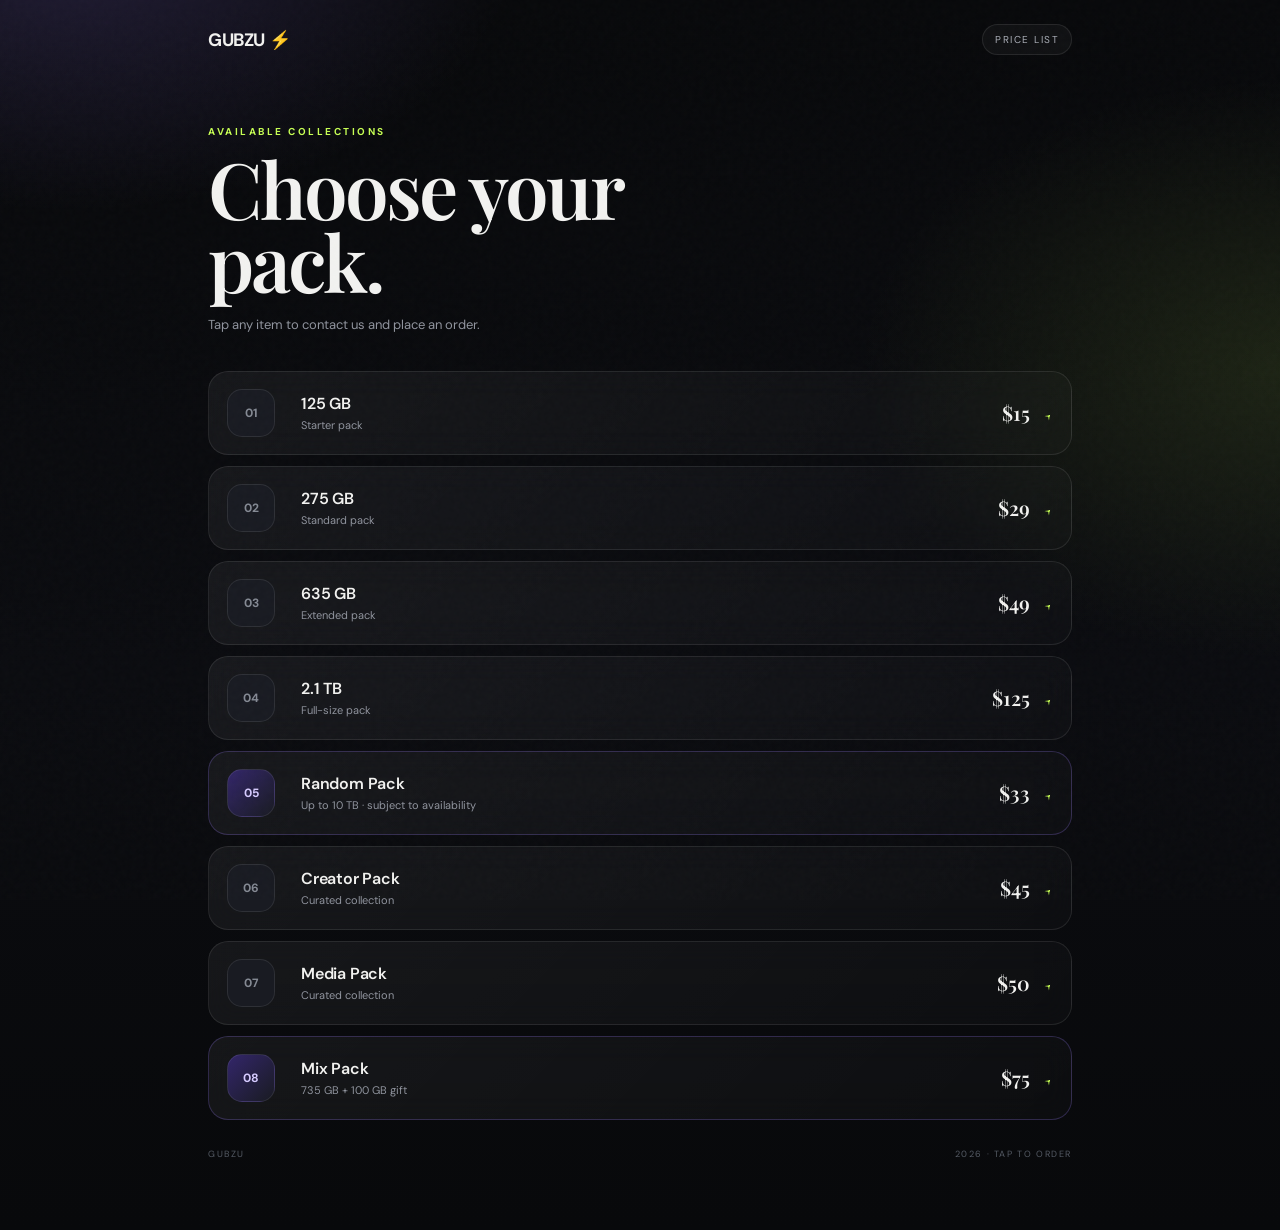
==== price.html @ 2777dfa9 "Add files via upload" ====
<!doctype html>
<html lang="en">
<head>
<meta charset="utf-8">
<meta name="viewport" content="width=device-width,initial-scale=1,viewport-fit=cover">
<title>Gubzu — Price List</title>
<style>
@import url('https://fonts.googleapis.com/css2?family=DM+Sans:wght@400;500;600;700&family=Playfair+Display:wght@500;600&display=swap');

:root{
  --bg:#08090b;
  --panel:#111318;
  --panel2:#151820;
  --line:rgba(255,255,255,.09);
  --text:#f2f2f0;
  --muted:#90949e;
  --lime:#c7ff54;
  --violet:#9b7cff;
}
*{box-sizing:border-box}
html{scroll-behavior:smooth}
body{
  margin:0;min-height:100vh;color:var(--text);
  font-family:"DM Sans",sans-serif;
  background:
    radial-gradient(700px 420px at 5% -5%,rgba(155,124,255,.18),transparent 65%),
    radial-gradient(650px 450px at 100% 30%,rgba(199,255,84,.10),transparent 65%),
    linear-gradient(180deg,#08090b,#0b0c10 55%,#08090b);
}
body:after{
  content:"";position:fixed;inset:0;pointer-events:none;opacity:.16;
  background-image:url("data:image/svg+xml,%3Csvg viewBox='0 0 180 180' xmlns='http://www.w3.org/2000/svg'%3E%3Cfilter id='n'%3E%3CfeTurbulence type='fractalNoise' baseFrequency='.9' numOctaves='3' stitchTiles='stitch'/%3E%3C/filter%3E%3Crect width='100%25' height='100%25' filter='url(%23n)' opacity='.12'/%3E%3C/svg%3E");
}
.wrap{width:min(900px,100%);margin:auto;padding:24px 18px 70px;position:relative}
.nav{display:flex;justify-content:space-between;align-items:center;margin-bottom:70px}
.logo{font:700 18px "DM Sans";letter-spacing:-.4px}.logo b{color:var(--lime)}
.badge{border:1px solid var(--line);background:rgba(255,255,255,.035);padding:8px 12px;border-radius:999px;color:#aaaeb7;font-size:10px;letter-spacing:1.5px}
.hero{margin-bottom:38px}
.kicker{color:var(--lime);font-size:10px;font-weight:700;letter-spacing:2.5px;margin-bottom:14px}
h1{font:600 clamp(45px,9vw,78px)/.94 "Playfair Display",serif;letter-spacing:-3px;margin:0}
.hero p{color:var(--muted);font-size:13px;margin:17px 0 0;max-width:500px}
.list{display:grid;gap:11px}
.item{
  display:grid;grid-template-columns:58px 1fr auto;align-items:center;gap:16px;
  text-decoration:none;color:inherit;padding:17px 18px;
  border:1px solid var(--line);border-radius:20px;
  background:linear-gradient(135deg,rgba(255,255,255,.055),rgba(255,255,255,.018));
  backdrop-filter:blur(14px);
  transition:.2s ease;
}
.item:hover{transform:translateY(-2px);border-color:rgba(199,255,84,.3);background:linear-gradient(135deg,rgba(199,255,84,.08),rgba(255,255,255,.025))}
.num{
  width:48px;height:48px;border-radius:15px;display:grid;place-items:center;
  background:#191b22;border:1px solid var(--line);color:#858a94;font-size:12px;font-weight:700;
}
.name{font-weight:600;font-size:16px;letter-spacing:-.2px}
.sub{color:var(--muted);font-size:11px;margin-top:4px}
.price{font:600 20px "Playfair Display";white-space:nowrap}
.arrow{font-size:14px;color:var(--lime);margin-left:8px}
.special{border-color:rgba(155,124,255,.24)}
.special .num{background:linear-gradient(135deg,#33266a,#191b22);color:#d6cbff}
.footer{display:flex;justify-content:space-between;margin-top:28px;color:#555b65;font-size:9px;letter-spacing:1.6px;text-transform:uppercase}
@media(max-width:560px){
  .wrap{padding:20px 14px 55px}.nav{margin-bottom:55px}
  .item{grid-template-columns:45px 1fr auto;padding:15px 13px;border-radius:17px;gap:11px}
  .num{width:43px;height:43px;border-radius:13px}
  .name{font-size:14px}.sub{font-size:10px}.price{font-size:18px}
  .arrow{display:none}.badge{font-size:9px;padding:7px 9px}
}
</style>
</head>
<body>
<main class="wrap">
  <nav class="nav">
    <div class="logo">GUBZU <b>⚡</b></div>
    <div class="badge">PRICE LIST</div>
  </nav>

  <header class="hero">
    <div class="kicker">AVAILABLE COLLECTIONS</div>
    <h1>Choose your<br>pack.</h1>
    <p>Tap any item to contact us and place an order.</p>
  </header>

  <section class="list">
    <a class="item" href="https://t.me/gupzu" target="_blank" rel="noopener">
      <div class="num">01</div><div><div class="name">125 GB</div><div class="sub">Starter pack</div></div>
      <div class="price">$15 <span class="arrow">↗</span></div>
    </a>
    <a class="item" href="https://t.me/gupzu" target="_blank" rel="noopener">
      <div class="num">02</div><div><div class="name">275 GB</div><div class="sub">Standard pack</div></div>
      <div class="price">$29 <span class="arrow">↗</span></div>
    </a>
    <a class="item" href="https://t.me/gupzu" target="_blank" rel="noopener">
      <div class="num">03</div><div><div class="name">635 GB</div><div class="sub">Extended pack</div></div>
      <div class="price">$49 <span class="arrow">↗</span></div>
    </a>
    <a class="item" href="https://t.me/gupzu" target="_blank" rel="noopener">
      <div class="num">04</div><div><div class="name">2.1 TB</div><div class="sub">Full-size pack</div></div>
      <div class="price">$125 <span class="arrow">↗</span></div>
    </a>
    <a class="item special" href="https://t.me/gupzu" target="_blank" rel="noopener">
      <div class="num">05</div><div><div class="name">Random Pack</div><div class="sub">Up to 10 TB · subject to availability</div></div>
      <div class="price">$33 <span class="arrow">↗</span></div>
    </a>
    <a class="item" href="https://t.me/gupzu" target="_blank" rel="noopener">
      <div class="num">06</div><div><div class="name">Creator Pack</div><div class="sub">Curated collection</div></div>
      <div class="price">$45 <span class="arrow">↗</span></div>
    </a>
    <a class="item" href="https://t.me/gupzu" target="_blank" rel="noopener">
      <div class="num">07</div><div><div class="name">Media Pack</div><div class="sub">Curated collection</div></div>
      <div class="price">$50 <span class="arrow">↗</span></div>
    </a>
    <a class="item special" href="https://t.me/gupzu" target="_blank" rel="noopener">
      <div class="num">08</div><div><div class="name">Mix Pack</div><div class="sub">735 GB + 100 GB gift</div></div>
      <div class="price">$75 <span class="arrow">↗</span></div>
    </a>
  </section>

  <footer class="footer"><span>GUBZU</span><span>2026 · TAP TO ORDER</span></footer>
</main>
</body>
</html>
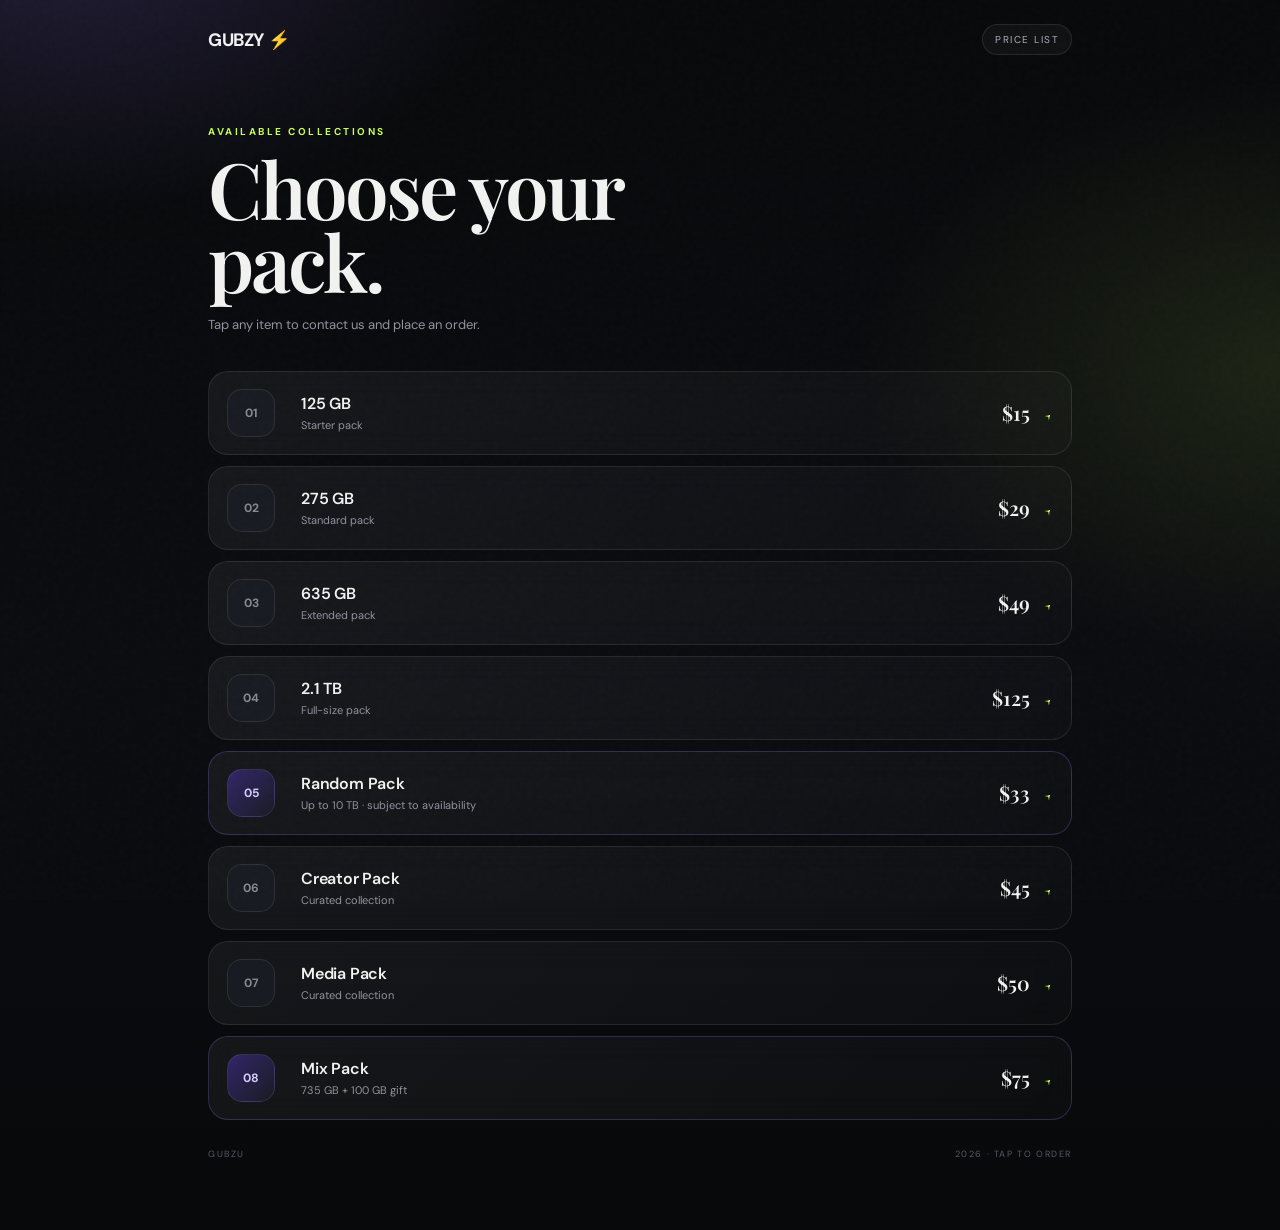
==== commit b037324e: "Update price.html" ====
--- a/price.html
+++ b/price.html
@@ -72,7 +72,7 @@
 <body>
 <main class="wrap">
   <nav class="nav">
-    <div class="logo">GUBZU <b>⚡</b></div>
+    <div class="logo">GUBZY <b>⚡</b></div>
     <div class="badge">PRICE LIST</div>
   </nav>
 
@@ -83,27 +83,27 @@
   </header>
 
   <section class="list">
-    <a class="item" href="https://t.me/gupzu" target="_blank" rel="noopener">
+    <a class="item" href="https://t.me/gupzy" target="_blank" rel="noopener">
       <div class="num">01</div><div><div class="name">125 GB</div><div class="sub">Starter pack</div></div>
       <div class="price">$15 <span class="arrow">↗</span></div>
     </a>
-    <a class="item" href="https://t.me/gupzu" target="_blank" rel="noopener">
+    <a class="item" href="https://t.me/gupzy" target="_blank" rel="noopener">
       <div class="num">02</div><div><div class="name">275 GB</div><div class="sub">Standard pack</div></div>
       <div class="price">$29 <span class="arrow">↗</span></div>
     </a>
-    <a class="item" href="https://t.me/gupzu" target="_blank" rel="noopener">
+    <a class="item" href="https://t.me/gupzy" target="_blank" rel="noopener">
       <div class="num">03</div><div><div class="name">635 GB</div><div class="sub">Extended pack</div></div>
       <div class="price">$49 <span class="arrow">↗</span></div>
     </a>
-    <a class="item" href="https://t.me/gupzu" target="_blank" rel="noopener">
+    <a class="item" href="https://t.me/gupzy" target="_blank" rel="noopener">
       <div class="num">04</div><div><div class="name">2.1 TB</div><div class="sub">Full-size pack</div></div>
       <div class="price">$125 <span class="arrow">↗</span></div>
     </a>
-    <a class="item special" href="https://t.me/gupzu" target="_blank" rel="noopener">
+    <a class="item special" href="https://t.me/gupzy" target="_blank" rel="noopener">
       <div class="num">05</div><div><div class="name">Random Pack</div><div class="sub">Up to 10 TB · subject to availability</div></div>
       <div class="price">$33 <span class="arrow">↗</span></div>
     </a>
-    <a class="item" href="https://t.me/gupzu" target="_blank" rel="noopener">
+    <a class="item" href="https://t.me/gupzy" target="_blank" rel="noopener">
       <div class="num">06</div><div><div class="name">Creator Pack</div><div class="sub">Curated collection</div></div>
       <div class="price">$45 <span class="arrow">↗</span></div>
     </a>
@@ -120,4 +120,4 @@
   <footer class="footer"><span>GUBZU</span><span>2026 · TAP TO ORDER</span></footer>
 </main>
 </body>
-</html>+</html>
